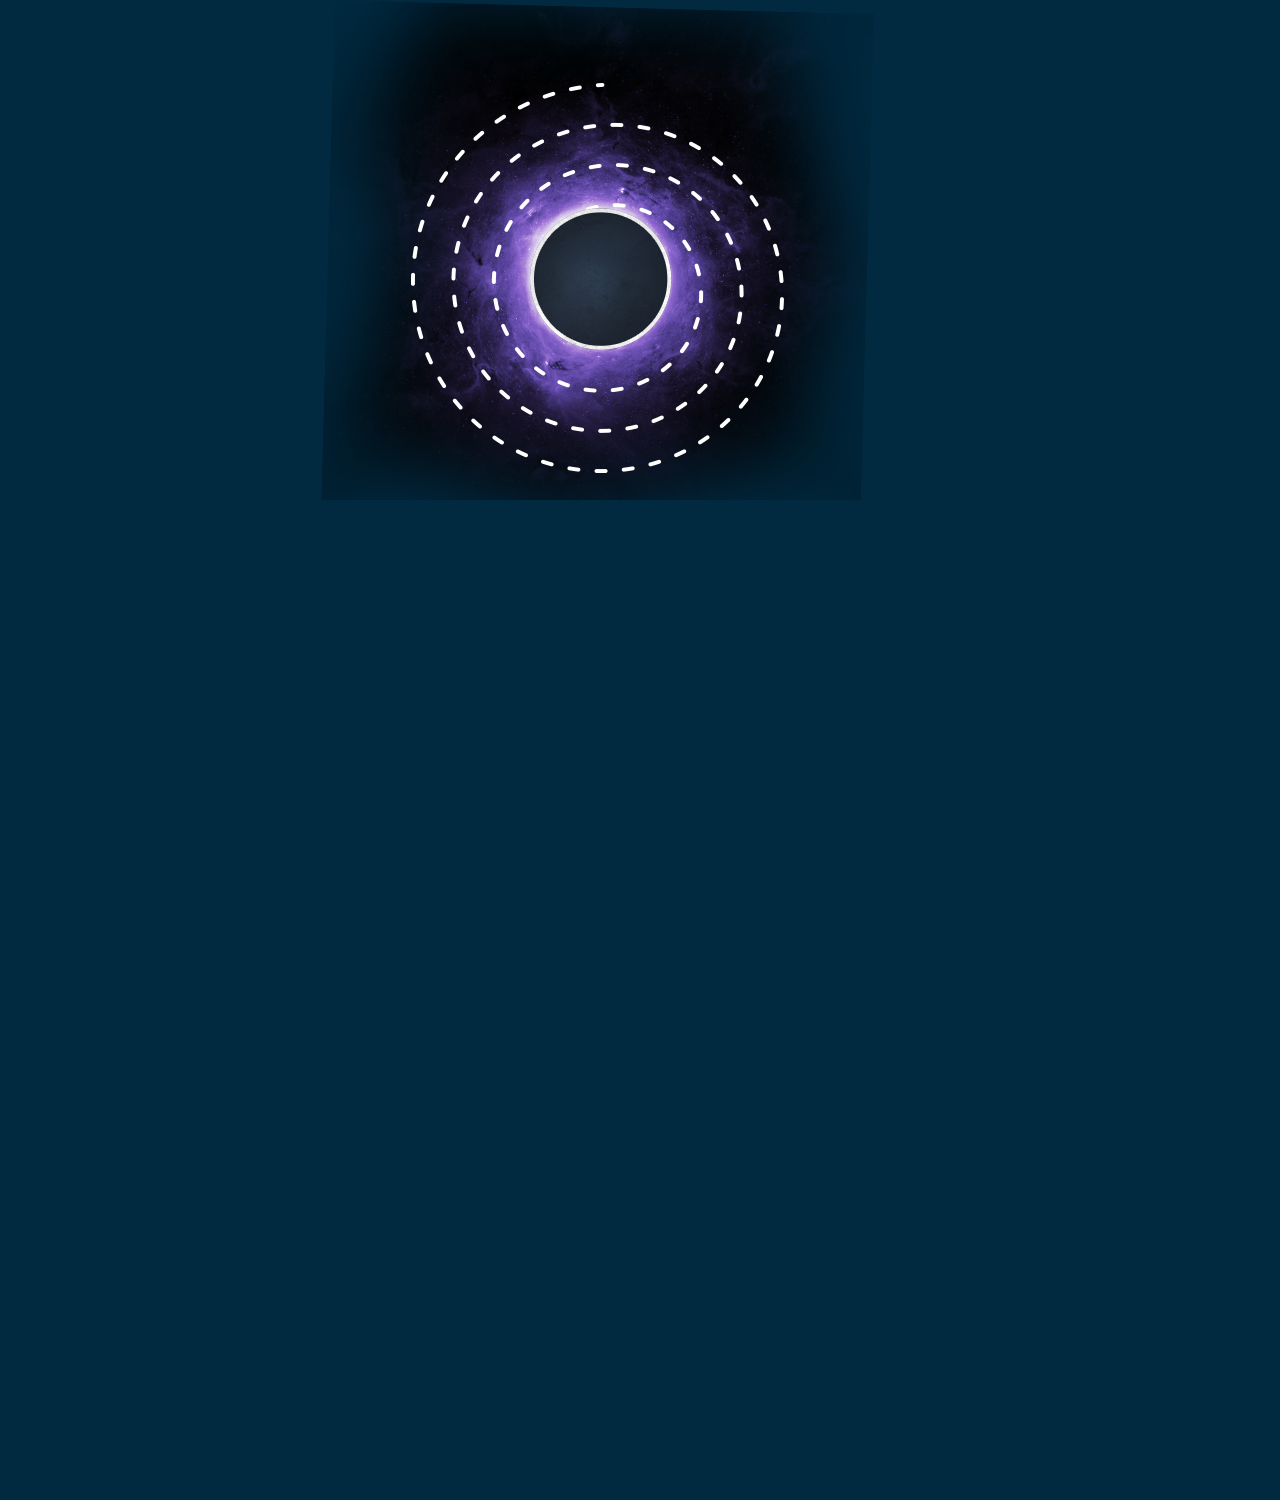
==== App/navigation-proto.html @ 86bd3e48 "started prototyping the navigation between planets" ====
<!doctype html>
<html lang="en">
<head>
	<meta charset="UTF-8">
	<meta http-equiv="X-UA-Compatible" content="IE=edge,chrome=1">
	<title>Space Carnival</title>
	<meta name="description" content="">
    <meta name="viewport" content="width=device-width">

    <link href="css/screen.css" media="screen, projection" rel="stylesheet" type="text/css" />

</head>
<body>
	<div class="container">
        <ul class="planet-system">
            <li class="planet-item black-hole">
                <div class="planet-content">
                </div>
            </li>
            <li class="planet-item yellow-planet">
                <div class="planet-content">
                </div>
            </li>
            <li class="planet-item green-planet">
                <div class="planet-content">
                </div>
            </li>
        </ul>
	</div>
	<script src="//ajax.googleapis.com/ajax/libs/jquery/1.11.0/jquery.min.js"></script>
    <script>window.jQuery || document.write('<script src="scripts/vendor/jquery-1.11.0.min.js"><\/script>')</script>
    <script src="scripts/main.js"></script>

    <script>
        var _gaq=[['_setAccount','UA-XXXXXXXXX-C'],
        ['_trackPageview']];
        (function(d,t){var g=d.createElement(t),s=d.getElementsByTagName(t)[0];
        g.src=('https:'==location.protocol?'//ssl':'//www')+'.google-analytics.com/ga.js';
        s.parentNode.insertBefore(g,s)}(document,'script'));
    </script>
</body>
</html>
---- App/css/screen.css ----
/*  Space Carnival
    ------------------------------------------------------------
    Author(s):
        Luke Zammit
        Jade Brookes

    Description:
        Global styles for "screen" media type in SCSS Format

    Contents:
        1. Imports
        2. Mixins
        3. Color variables
        4. Base styles
        5. Typography
        6. Section styles
        7. Helpers

    ------------------------------------------------------------
*/
/*  1. Imports
    -------------------------------------------------------------------------------- */
/*  2. Mixins
    -------------------------------------------------------------------------------- */
article,
aside,
details,
figcaption,
figure,
footer,
header,
hgroup,
main,
nav,
section,
summary {
  display: block; }

audio,
canvas,
video {
  display: inline-block;
  *display: inline;
  *zoom: 1; }

audio:not([controls]) {
  display: none;
  height: 0; }

[hidden] {
  display: none; }

html {
  background: #fff;
  color: #000;
  font-size: 100%;
  -webkit-text-size-adjust: 100%;
  -ms-text-size-adjust: 100%; }

html,
button,
input,
select,
textarea {
  font-family: sans-serif; }

body {
  margin: 0; }

a:focus {
  outline: thin dotted; }

a:active,
a:hover {
  outline: 0; }

h1 {
  font-size: 2em;
  margin: 0.67em 0; }

h2 {
  font-size: 1.5em;
  margin: 0.83em 0; }

h3 {
  font-size: 1.17em;
  margin: 1em 0; }

abbr[title] {
  border-bottom: 1px dotted; }

b,
strong {
  font-weight: bold; }

dfn {
  font-style: italic; }

hr {
  -moz-box-sizing: content-box;
  box-sizing: content-box;
  height: 0; }

mark {
  background: #ff0;
  color: #000; }

p,
pre {
  margin: 1em 0; }

code,
kbd,
pre,
samp {
  font-family: monospace, serif;
  _font-family: 'courier new', monospace;
  font-size: 1em; }

pre {
  white-space: pre;
  white-space: pre-wrap;
  word-wrap: break-word; }

q {
  quotes: none; }

q:before,
q:after {
  content: '';
  content: none; }

small {
  font-size: 80%; }

sub,
sup {
  font-size: 75%;
  line-height: 0;
  position: relative;
  vertical-align: baseline; }

sup {
  top: -0.5em; }

sub {
  bottom: -0.25em; }

dl,
menu,
ol,
ul {
  margin: 1em 0; }

dd {
  margin: 0 0 0 40px; }

menu,
ol,
ul {
  padding: 0 0 0 40px; }

nav ul,
nav ol {
  list-style: none;
  list-style-image: none; }

img {
  border: 0;
  -ms-interpolation-mode: bicubic; }

svg:not(:root) {
  overflow: hidden; }

figure {
  margin: 0; }

form {
  margin: 0; }

fieldset {
  border: 1px solid #c0c0c0;
  margin: 0 2px;
  padding: 0.35em 0.625em 0.75em; }

legend {
  border: 0;
  padding: 0;
  white-space: normal;
  *margin-left: -7px; }

button,
input,
select,
textarea {
  font-size: 100%;
  margin: 0;
  vertical-align: baseline;
  *vertical-align: middle; }

button,
input {
  line-height: normal; }

button,
select {
  text-transform: none; }

button,
html input[type="button"],
input[type="reset"],
input[type="submit"] {
  -webkit-appearance: button;
  cursor: pointer;
  *overflow: visible; }

button[disabled],
html input[disabled] {
  cursor: default; }

input[type="checkbox"],
input[type="radio"] {
  box-sizing: border-box;
  padding: 0;
  *height: 13px;
  *width: 13px; }

input[type="search"] {
  -webkit-appearance: textfield;
  -moz-box-sizing: content-box;
  -webkit-box-sizing: content-box;
  box-sizing: content-box; }

input[type="search"]::-webkit-search-cancel-button,
input[type="search"]::-webkit-search-decoration {
  -webkit-appearance: none; }

button::-moz-focus-inner,
input::-moz-focus-inner {
  border: 0;
  padding: 0; }

textarea {
  overflow: auto;
  vertical-align: top; }

table {
  border-collapse: collapse;
  border-spacing: 0; }

/*Retina Images*/
/* Usage 
    div.logo {
       background: url("logo.png") no-repeat;
       @include image-2x("logo2x.png", 100px, 25px);
     }
 */
/* Helper Mixins */
/* Usage
.article {
     @include clearfix();
}
*/
/*  3. Color variables
    -------------------------------------------------------------------------------- */
/*  4. Base styles
    -------------------------------------------------------------------------------- */
html {
  background: #01293f; }

body {
  width: 100%;
  min-width: 320px;
  max-width: 640px;
  margin: 0 auto; }

/*  5. Typography
    -------------------------------------------------------------------------------- */
/*  6. Section styles
    -------------------------------------------------------------------------------- */
.planet-system {
  width: 100%;
  min-height: 600px;
  margin: 0;
  padding: 0; }
  .planet-system .planet-item {
    width: 100%;
    height: 500px;
    list-style: none; }
    @media (min--moz-device-pixel-ratio: 1.3), (-o-min-device-pixel-ratio: 2.6 / 2), (-webkit-min-device-pixel-ratio: 1.3), (min-device-pixel-ratio: 1.3), (min-resolution: 1.3dppx) {
      .planet-system .planet-item {
        background-image: url("logo2x.png");
        background-size: 277px 276px; } }
  .planet-system .black-hole {
    background: url("../img/black-hole.png") no-repeat; }
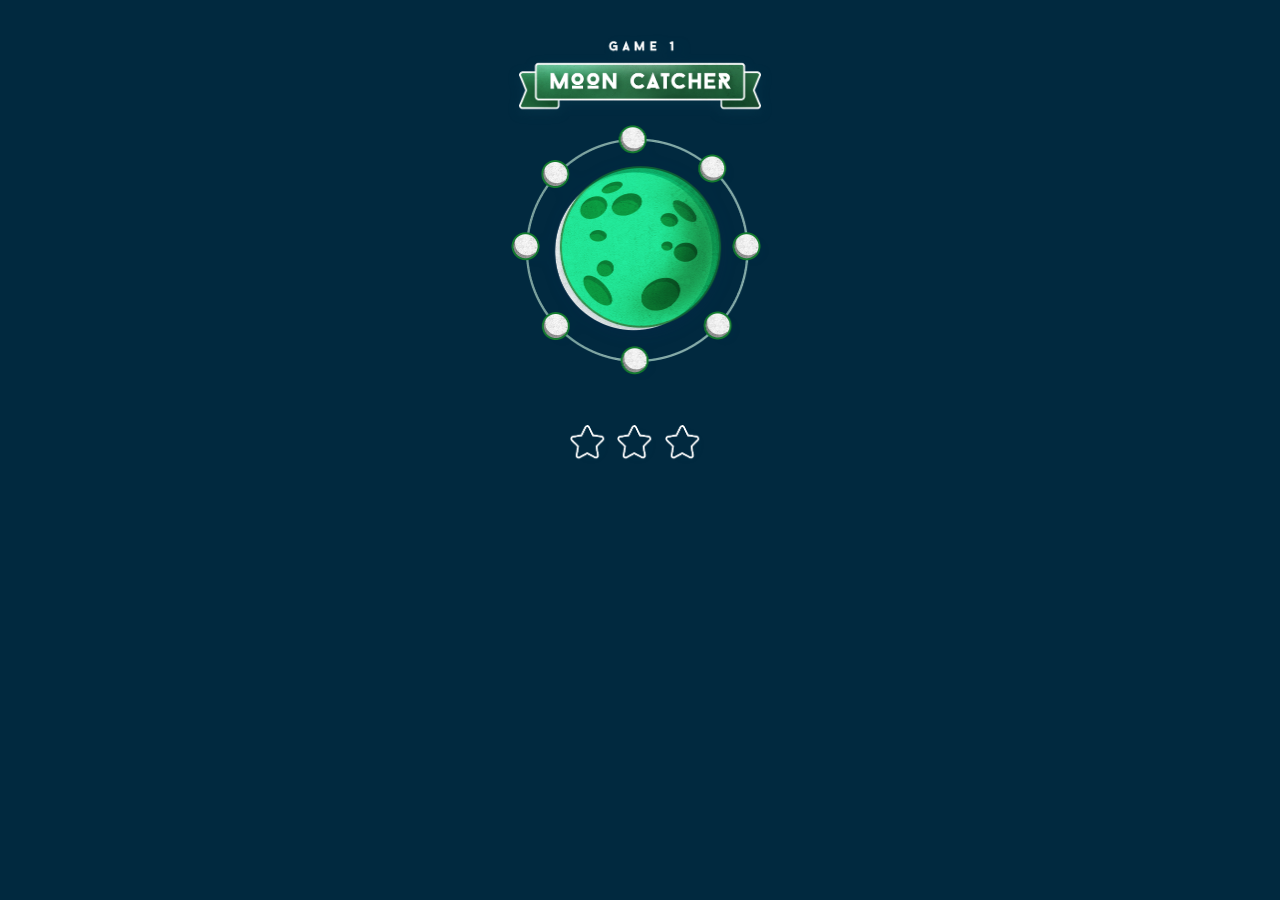
==== commit 1e6973ab: "addition of the prototype for the navigation, addition of some of the planet images" ====
--- a/App/navigation-proto.html
+++ b/App/navigation-proto.html
@@ -5,38 +5,70 @@
 	<meta http-equiv="X-UA-Compatible" content="IE=edge,chrome=1">
 	<title>Space Carnival</title>
 	<meta name="description" content="">
-    <meta name="viewport" content="width=device-width">
+    <meta name="viewport" content="user-scalable=no, width=device-width, initial-scale=1, maximum-scale=1">
 
     <link href="css/screen.css" media="screen, projection" rel="stylesheet" type="text/css" />
 
 </head>
 <body>
 	<div class="container">
-        <ul class="planet-system">
-            <li class="planet-item black-hole">
-                <div class="planet-content">
-                </div>
-            </li>
-            <li class="planet-item yellow-planet">
-                <div class="planet-content">
-                </div>
-            </li>
-            <li class="planet-item green-planet">
-                <div class="planet-content">
-                </div>
-            </li>
-        </ul>
-	</div>
-	<script src="//ajax.googleapis.com/ajax/libs/jquery/1.11.0/jquery.min.js"></script>
+        <div id="carousel">
+            <ul class="planet-system" >
+                <li class="planet-item pane1">
+                    <div class="planet-content">
+                        <div class="title black-hole-title"></div>
+                        <div class="game-link">
+                            <a href="javascript:void(0);" title="" class="black-hole"></a>
+                        </div>
+                        <div class="star-container">
+                            <img src="img/star-hollow.png" alt="" class="star" width="39" height="39" />
+                            <img src="img/star-hollow.png" alt="" class="star" width="39" height="39" />
+                            <img src="img/star-hollow.png" alt="" class="star" width="39" height="39" />
+                        </div>
+                    </div>
+                </li>
+                <li class="planet-item pane2">
+                    <div class="planet-content">
+                        <div class="title yellow-planet-title"></div>
+                        <div class="game-link">
+                            <a href="javascript:void(0);" title="" class="yellow-planet"></a>
+                        </div>
+                        <div class="star-container">
+                            <img src="img/star-hollow.png" alt="" class="star" width="39" height="39" />
+                            <img src="img/star-hollow.png" alt="" class="star" width="39" height="39" />
+                            <img src="img/star-hollow.png" alt="" class="star" width="39" height="39" />
+                        </div>
+                    </div>
+                </li>
+                <li class="planet-item pane3">
+                    <div class="planet-content">
+                        <div class="title green-planet-title"></div>
+                        <div class="game-link">
+                            <a href="javascript:void(0);" title="" class="green-planet"></a>
+                        </div>
+                        <div class="star-container">
+                            <img src="img/star-hollow.png" alt="" class="star" width="39" height="39" />
+                            <img src="img/star-hollow.png" alt="" class="star" width="39" height="39" />
+                            <img src="img/star-hollow.png" alt="" class="star" width="39" height="39" />
+                        </div>
+                    </div>
+                </li>
+            </ul>
+        </div>
+    </div>
+
+	<script src="http://ajax.googleapis.com/ajax/libs/jquery/1.11.0/jquery.min.js"></script>
     <script>window.jQuery || document.write('<script src="scripts/vendor/jquery-1.11.0.min.js"><\/script>')</script>
+    <script src="scripts/vendor/modernizr2.8.1.js"></script>
+    <script src="scripts/vendor/hammer.min.js"></script>
     <script src="scripts/main.js"></script>
 
-    <script>
+<!--    <script>
         var _gaq=[['_setAccount','UA-XXXXXXXXX-C'],
         ['_trackPageview']];
         (function(d,t){var g=d.createElement(t),s=d.getElementsByTagName(t)[0];
         g.src=('https:'==location.protocol?'//ssl':'//www')+'.google-analytics.com/ga.js';
         s.parentNode.insertBefore(g,s)}(document,'script'));
-    </script>
+    </script>-->
 </body>
 </html>--- a/App/css/screen.css
+++ b/App/css/screen.css
@@ -272,24 +272,113 @@
   width: 100%;
   min-width: 320px;
   max-width: 640px;
-  margin: 0 auto; }
+  margin: 0 auto;
+  color: #ffffff;
+  position: relative; }
 
 /*  5. Typography
     -------------------------------------------------------------------------------- */
 /*  6. Section styles
     -------------------------------------------------------------------------------- */
+/*#carousel {width: 100%; height: 540px; position: relative; overflow: hidden;}*/
+#carousel {
+  background: #01293f;
+  overflow: hidden;
+  width: 100%;
+  -webkit-backface-visibility: hidden;
+  -webkit-transform: translate3d(0, 0, 0) scale3d(1, 1, 1);
+  -webkit-transform-style: preserve-3d; }
+
 .planet-system {
   width: 100%;
-  min-height: 600px;
   margin: 0;
-  padding: 0; }
+  padding: 0;
+  position: relative; }
   .planet-system .planet-item {
     width: 100%;
-    height: 500px;
-    list-style: none; }
-    @media (min--moz-device-pixel-ratio: 1.3), (-o-min-device-pixel-ratio: 2.6 / 2), (-webkit-min-device-pixel-ratio: 1.3), (min-device-pixel-ratio: 1.3), (min-resolution: 1.3dppx) {
-      .planet-system .planet-item {
-        background-image: url("logo2x.png");
-        background-size: 277px 276px; } }
-  .planet-system .black-hole {
-    background: url("../img/black-hole.png") no-repeat; }
+    list-style: none;
+    position: relative; }
+    .planet-system .planet-item .planet-content {
+      width: 90%;
+      height: 540px;
+      margin: 0 auto;
+      position: relative; }
+
+#carousel li {
+  height: 100%;
+  padding: 0;
+  margin: 0;
+  position: relative; }
+
+#carousel ul.animate {
+  -webkit-transition: all .5s;
+  -moz-transition: all .5s;
+  -o-transition: all .3s;
+  transition: all .3s; }
+
+#carousel ul {
+  -webkit-transform: translate3d(0%, 0%, 0) scale3d(1, 1, 1);
+  -moz-transform: translate3d(0%, 0%, 0) scale3d(1, 1, 1);
+  -ms-transform: translate3d(0%, 0%, 0) scale3d(1, 1, 1);
+  -o-transform: translate3d(0%, 0, 0) scale3d(1, 1, 1);
+  transform: translate3d(0%, 0, 0) scale3d(1, 1, 1);
+  /*overflow: hidden;*/
+  -webkit-backface-visibility: hidden;
+  -webkit-transform-style: preserve-3d; }
+
+#carousel ul {
+  -webkit-box-shadow: 0 0 20px rgba(0, 0, 0, 0.2);
+  box-shadow: 0 0 20px rgba(0, 0, 0, 0.2);
+  position: relative; }
+
+#carousel li {
+  /*float: left;*/
+  overflow: hidden;
+  -webkit-transform-style: preserve-3d;
+  -webkit-transform: translate3d(0, 0, 0); }
+
+.title {
+  width: 100%;
+  height: 125px;
+  position: relative; }
+
+.black-hole-title {
+  background: url("../img/black-hole-title.png") no-repeat center bottom;
+  background-size: 271px 115px;
+  z-index: 1; }
+
+.yellow-planet-title {
+  background: url("../img/yellow-planet-title.png") no-repeat center bottom;
+  background-size: 257px 93px; }
+
+.green-planet-title {
+  background: url("../img/green-planet-title.png") no-repeat center bottom;
+  background-size: 264px, 100px; }
+
+.game-link {
+  width: 100%; }
+  .game-link a {
+    width: 100%;
+    min-height: 300px;
+    display: block;
+    position: relative; }
+
+.black-hole {
+  background: url("../img/black-hole.png") no-repeat center top;
+  background-size: 277px, 276px;
+  margin-top: -27px; }
+
+.yellow-planet {
+  background: url("../img/yellow-planet.png") no-repeat center 35%;
+  background-size: 294px, 192px; }
+
+.green-planet {
+  background: url("../img/green-planet.png") no-repeat center top;
+  background-size: 258px, 255px; }
+
+.star-container {
+  width: 144px;
+  margin: 0 auto; }
+  .star-container .star {
+    display: inline-block;
+    margin: 0 2px; }
